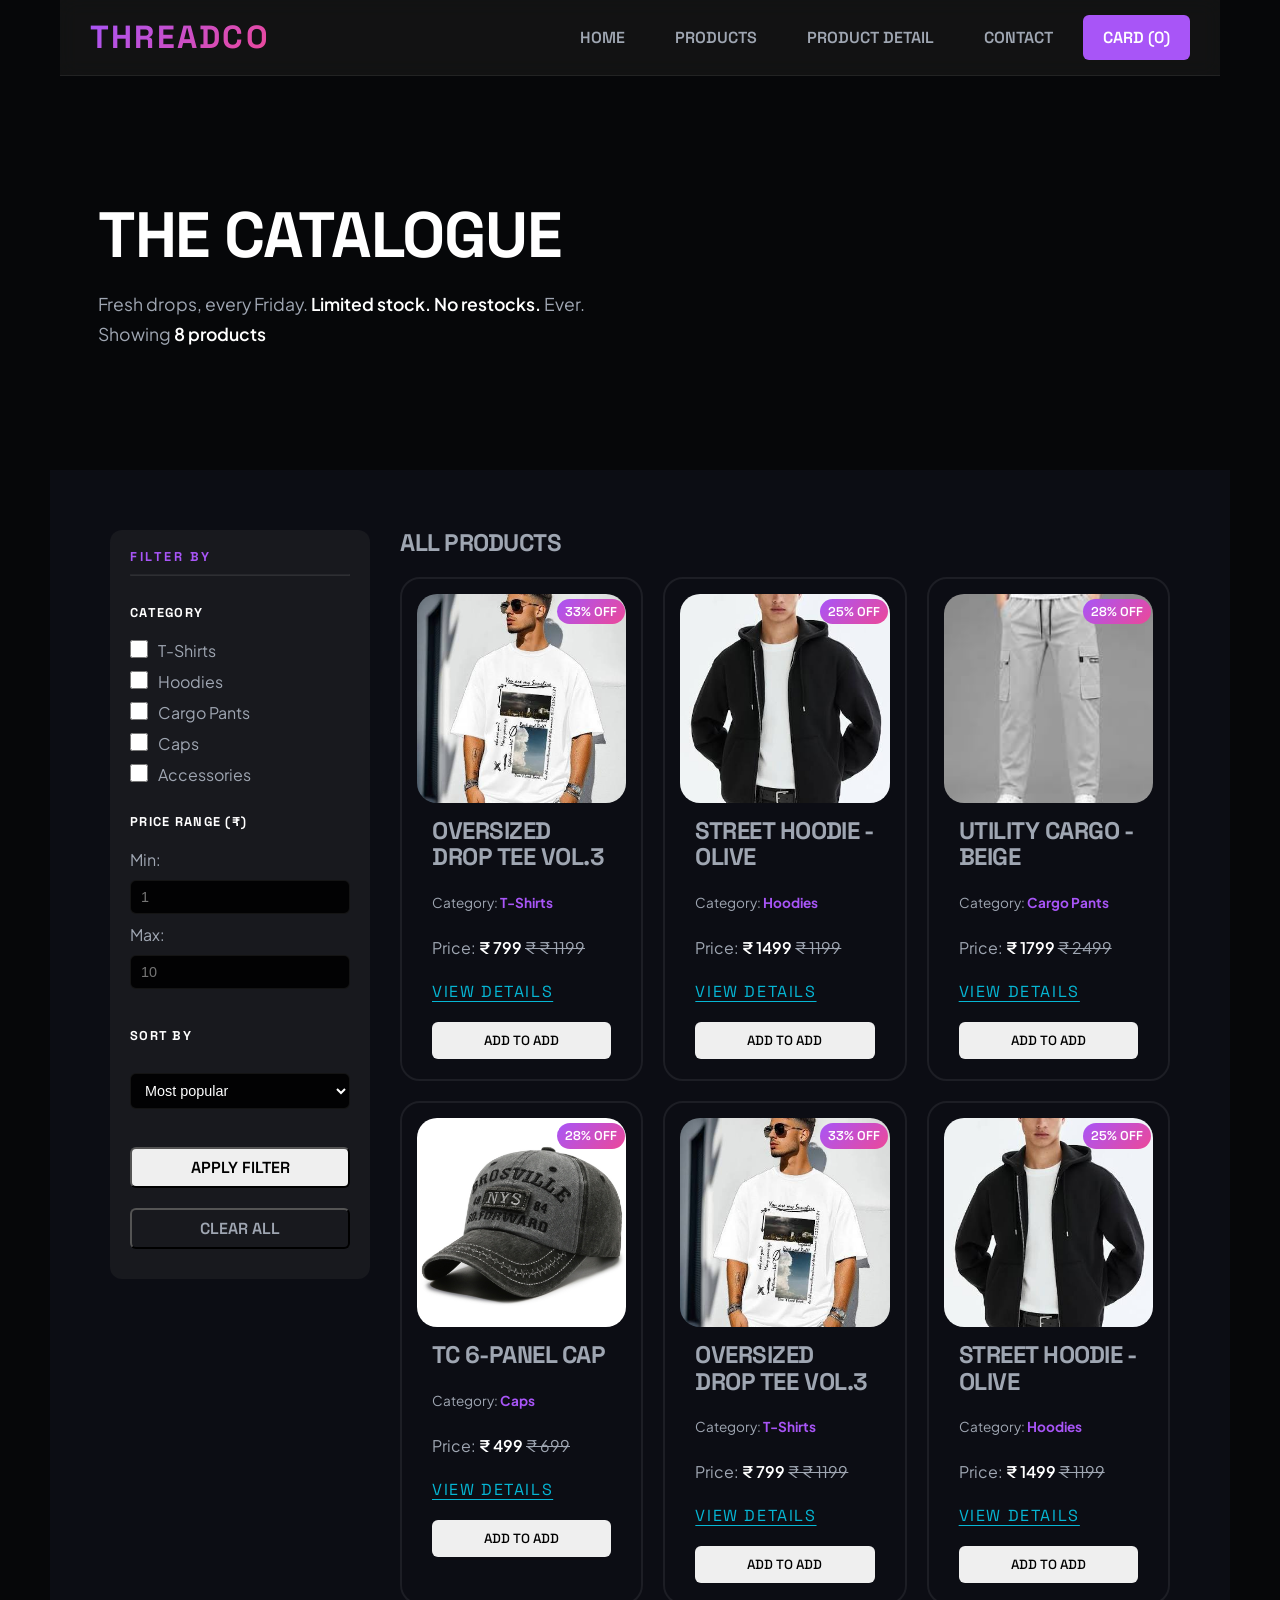
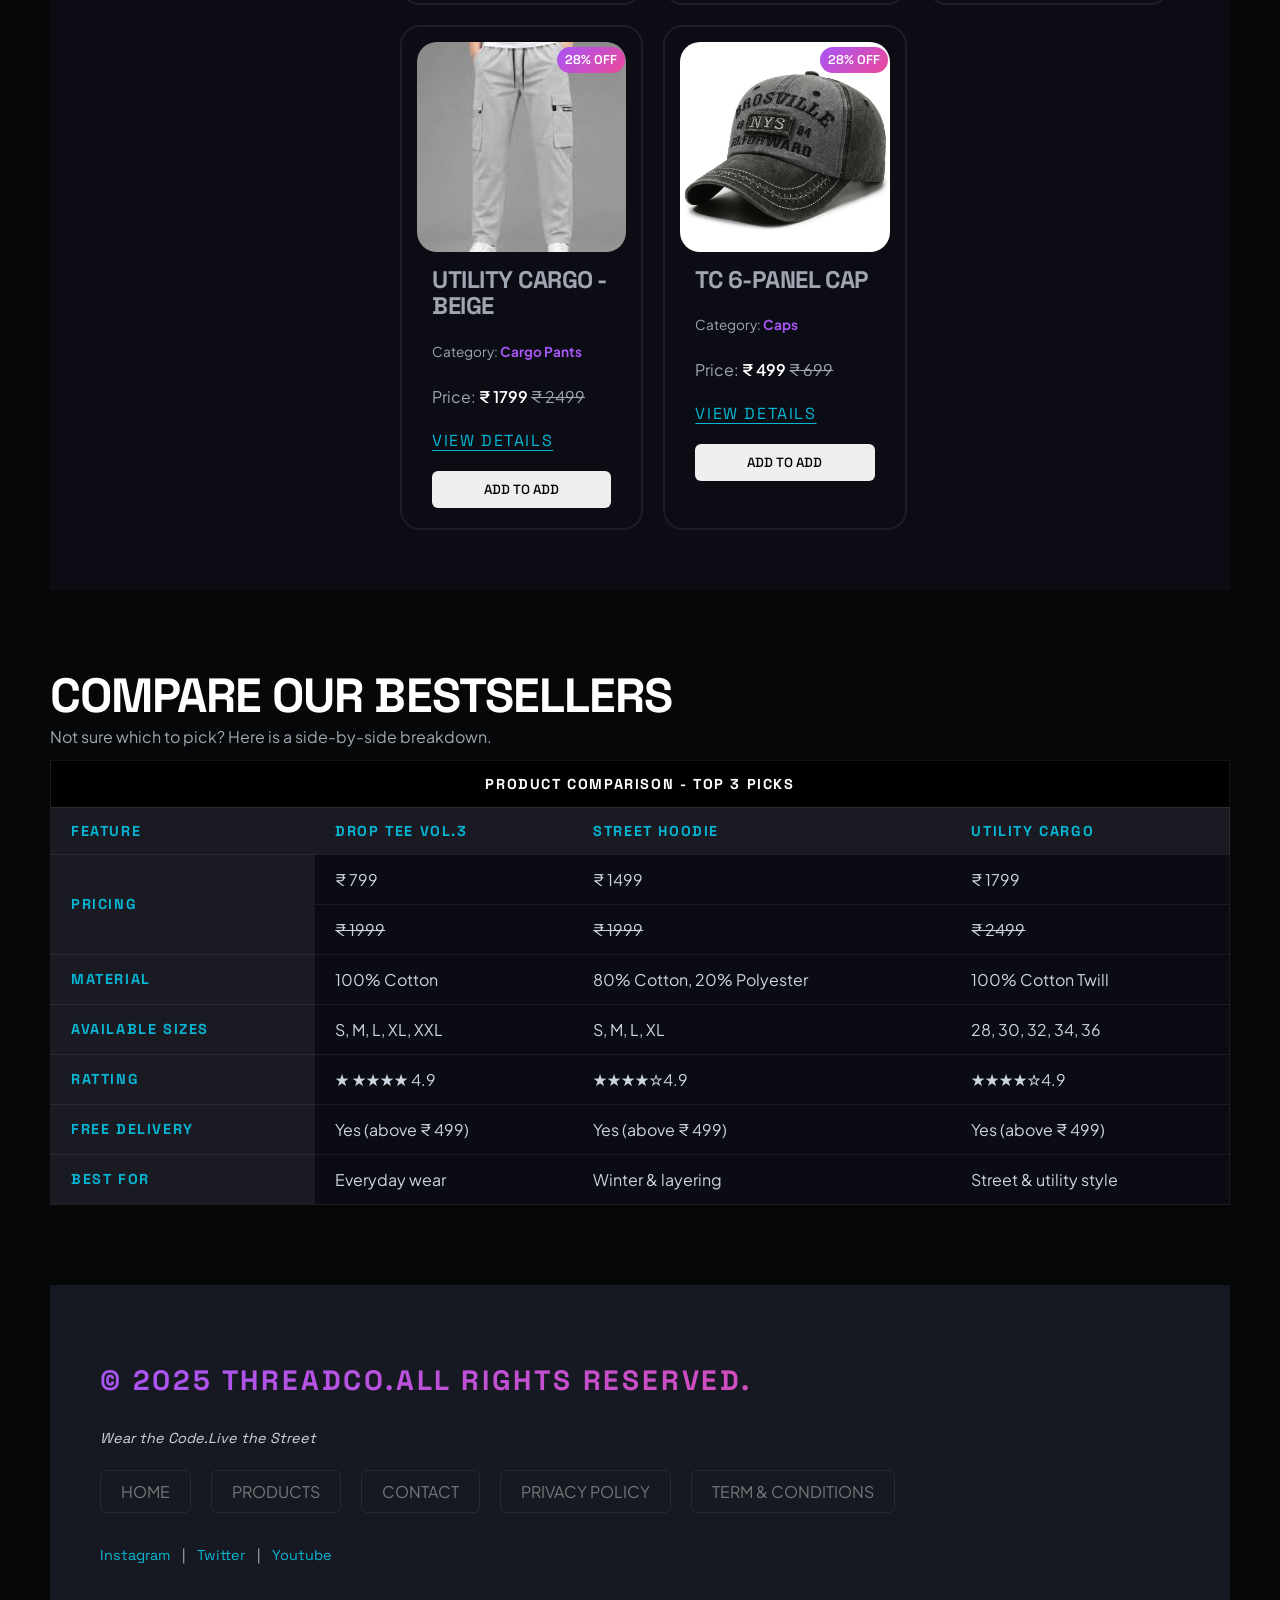
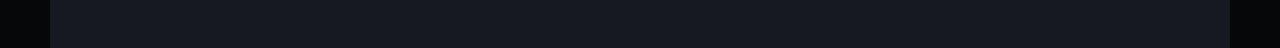
==== Products.html @ 29edbdd9 "practice" ====
<!DOCTYPE html>
<html lang="en">
<head>
    <meta charset="UTF-8">
    <meta name="viewport" content="width=device-width, initial-scale=1.0">
    <title>Document</title>
<style>
        table,td,th,tr {
border: 1px solid black;
border-collapse: collapse;
        }
    </style>
    <link rel="stylesheet" href="style.css">
</head>
<body>
     <header>
      <h1>  ThreadCo</h1>
      <!-- <p><em>Wear the code.Live the streat.</em></p> -->
      <nav>
<ul>
    <li><a href="index.html">Home</a></li>
    <li><a href="Products.html">Products</a></li>
    <li><a href="Product.html">Product Detail</a></li>
    <li><a href="Contact.html">Contact</a></li>
    <li><a href="#">card (0)</a></li>
</ul>
</nav>
</header>

    <main>
        <section id="Catalogue">
            <h2>The Catalogue</h2>
            <p>Fresh drops, every Friday.<strong> Limited stock. No restocks.</strong> Ever.</p>
            <p>Showing <strong> 8 products</strong></p>

        </section>

<div id="product-layout">
        <section id="sidebar">
        <h2>Filter By</h2>
        <hr>
        <h3>Category</h3>
        <ul>
            <li>
                <input type="checkbox" id="T-Shirts" name="Category" value="tshirts">
                <label for="T-Shirts1">T-Shirts</label>
            </li>
            <li>

                <input type="checkbox" id="hoodies" name="Category " value="hoodies">
                <label for="hoodies">Hoodies</label>
            </li>
            <li>

                <input type="checkbox" id="cargo" name="Category" value="cargo">
                <label for="T-Shirts3">Cargo Pants</label>
            </li>
            <li>

                <input type="checkbox" id="Caps" name="Category" value="caps">
                <label for="T-Shirts4">Caps</label>
            </li>
            <li>

                <input type="checkbox" id="accessories" name="Category" value="accessories">
                <label for="accessories">Accessories</label>
            </li>
        </ul>
        <h3>Price Range (&#8377)</h3>
        <label for="min">Min:</label>   
        <input type="number" name="min" id="min" min="0" placeholder="1">
        <br>
        <label for="max">Max:</label>
        <input type="number" name="max" id="max" max="10" placeholder="10">

<h3>Sort By</h3>
<select name="sort by" id="sort by">
<option value="">Most popular</option>
<option value="">Price: High to Low</option>
<option value="">Price: Low to High</option>
<option value="">Newest First</option>
</select>
  
<br><br>

    <button>Apply Filter</button>
    <button>Clear All</button>
    </section> 

   <section id="products" >
        <h3>All Products</h3>
        
        <div class="grid">
          <article>
            <figure>
              <img
                src="image/t shirt.jpg"
                alt="ThreadCo oversized Drop Tee vol.3 in Black"
              />
              <figcaption>Oversized Drop Tee Vol.3</figcaption>
            </figure>
            <h3>Oversized Drop Tee Vol.3</h3>
            <p>Category:<span> T-Shirts</span></p>
            <p>Price: <strong> &#8377; 799 </strong> <s> &#8377; ₹ 1199</s></p>
            <p><mark>33% OFF</mark></p>
            <a href="Product.html">View Details</a>
            <button type="button">Add to add</button>
          </article>
          <article>
            <figure>
              <img
                src="image/uddis.jpg"
                alt="ThreadCo Street Hoodie in Olive Green"
              />
              <figcaption>Street Hoodie - Olive</figcaption>
            </figure>
            <h3>Street Hoodie - Olive</h3>
            <p>Category: <span> Hoodies</span></p>
            <p>Price: <strong>&#8377; 1499 </strong> <s>&#8377; 1199</s></p>
            <p><mark>25% OFF</mark></p>
            <a href="Product.html">View Details</a>
            <button type="button">Add to add</button>
          </article>
          <article>
            <figure>
              <img src="image/images (1).jpg" alt="ThreadCo Cargo pants" />
              <figcaption>Utility Cargo - Beige</figcaption>
            </figure>
            <h3>Utility Cargo - Beige</h3>
            <p>Category: <span>Cargo Pants</span></p>
            <p>Price: <strong> &#8377; 1799 </strong> <s> &#8377; 2499</s></p>
            <p><mark>28% OFF</mark></p>
            <a href="Product.html">View Details</a>
            <button type="button">Add to add</button>
          </article>
          <article>
            <figure>
              <img src="image/4.jpg" alt="ThreadCo 6-panel Cap" />
              <figcaption>TC 6-panel Cap</figcaption>
            </figure>
            <h3>TC 6-panel Cap</h3>
            <p>Category: <span>Caps</span></p>
            <p>Price: <strong> &#8377; 499 </strong> <s>&#8377; 699</s></p>
            <p><mark>28% OFF</mark></p>
            <a href="Product.html">View Details</a>
            <button type="button">Add to add</button>
          </article>
          <article>
            <figure>
              <img
                src="image/t shirt.jpg"
                alt="ThreadCo oversized Drop Tee vol.3 in Black"
              />
              <figcaption>Oversized Drop Tee Vol.3</figcaption>
            </figure>
            <h3>Oversized Drop Tee Vol.3</h3>
            <p>Category:<span> T-Shirts</span></p>
            <p>Price: <strong> &#8377; 799 </strong> <s> &#8377; ₹ 1199</s></p>
            <p><mark>33% OFF</mark></p>
            <a href="Product.html">View Details</a>
            <button type="button">Add to add</button>
          </article>
          <article>
            <figure>
              <img
                src="image/uddis.jpg"
                alt="ThreadCo Street Hoodie in Olive Green"
              />
              <figcaption>Street Hoodie - Olive</figcaption>
            </figure>
            <h3>Street Hoodie - Olive</h3>
            <p>Category: <span> Hoodies</span></p>
            <p>Price: <strong>&#8377; 1499 </strong> <s>&#8377; 1199</s></p>
            <p><mark>25% OFF</mark></p>
            <a href="Product.html">View Details</a>
            <button type="button">Add to add</button>
          </article>
          <article>
            <figure>
              <img src="image/images (1).jpg" alt="ThreadCo Cargo pants" />
              <figcaption>Utility Cargo - Beige</figcaption>
            </figure>
            <h3>Utility Cargo - Beige</h3>
            <p>Category: <span>Cargo Pants</span></p>
            <p>Price: <strong> &#8377; 1799 </strong> <s> &#8377; 2499</s></p>
            <p><mark>28% OFF</mark></p>
            <a href="Product.html">View Details</a>
            <button type="button">Add to add</button>
          </article>
          <article>
            <figure>
              <img src="image/4.jpg" alt="ThreadCo 6-panel Cap" />
              <figcaption>TC 6-panel Cap</figcaption>
            </figure>
            <h3>TC 6-panel Cap</h3>
            <p>Category: <span>Caps</span></p>
            <p>Price: <strong> &#8377; 499 </strong> <s>&#8377; 699</s></p>
            <p><mark>28% OFF</mark></p>
            <a href="Product.html">View Details</a>
            <button type="button">Add to add</button>
          </article>
        </div>
      </section>
</div>

    <section class="best-sellers-campare" >
        <h2>Compare Our Bestsellers</h2>
        <p>Not sure which to pick? Here is a side-by-side breakdown.</p>
        <table>
            <tr>
                <th colspan="4">Product Comparison - Top 3 Picks</th>
            
            </tr>
            <tr>
                <th>Feature</th>
                <th>Drop Tee Vol.3</th>
                <th>Street Hoodie</th>
                <th>Utility Cargo</th>
            </tr>
            <tr>
                <th rowspan="2">Pricing</th>
                <td>&#8377; 799</td>
                <td>&#8377; 1499</td>
                <td>&#8377; 1799</td>
            </tr>
            <tr>
                
                <td> <s>&#8377; 1999</s></td>
                <td> <s>&#8377; 1999</s></td>
                <td> <s>&#8377; 2499</s></td>
            </tr>
            <tr>
                <th>Material	</th>
                <td>100% Cotton</td>
                <td>80% Cotton, 20% Polyester</td>
                <td>100% Cotton Twill</td>
            </tr>
            <tr>
                <th>Available Sizes</th>
                <td>S, M, L, XL, XXL</td>
                <td>S, M, L, XL</td>
                <td>28, 30, 32, 34, 36</td>
            </tr>
              <tr>
                <th>Ratting	</th>
                <td> &#9733; &#9733;&#9733;&#9733;&#9733; 4.9</td>
                <td> &#9733;&#9733;&#9733;&#9733;&#9734;4.9</td>
                <td>&#9733;&#9733;&#9733;&#9733;&#9734;4.9</td>
            </tr>
            <tr>
                <th>Free Delivery	</th>
                <td>Yes (above ₹ 499)</td>
                <td>Yes (above ₹ 499)</td>
                <td>Yes (above ₹ 499)</td>
            </tr>
            <tr>
                <th>Best For</th>
                <td>Everyday wear</td>
                <td>Winter &amp; layering</td>
                <td>Street &amp; utility style</td>
            </tr>
        </table>
    </section>

    </main>

   <footer id="footer">
      <h3>&copy; 2025 ThreadCo.All rights reserved.</h3>
      <p><em>Wear the Code.Live the Street</em></p>
      <nav>
        <ul>
          <li><a href="index.html">Home</a></li>
          <li><a href="Products.html">Products</a></li>
          <li><a href="Contact.html">Contact</a></li>
          <li><a href="Contact.html">Privacy Policy</a></li>
          <li><a href="#">Term &amp; Conditions</a></li>
        </ul>
      </nav>
      <p>
         <a href="https://Instagram.com" target="_blank">Instagram</a>
         &nbsp; |  &nbsp;
      <a href="https://Twitter.com" target="_blank">Twitter</a> 
             &nbsp; |  &nbsp;
      <a href="https://Youtube.com" target="_blank">Youtube</a>
      </p>
     
    </footer>
</body>
</html>
---- style.css ----
@import url('https://fonts.googleapis.com/css2?family=Plus+Jakarta+Sans:wght@300;400;500;600;700;800&family=Space+Grotesk:wght@400;500;600;700;800&display=swap');



*{
    box-sizing: border-box;
    margin: 0;
padding: 0;
}




:root {
 /* Brand Theme Colors */
 --color-primary:        #a855f7;
 --color-primary-glow:   rgba(168, 85, 247, 0.25);
 --color-secondary:      #ec4899;
 --color-secondary-glow: rgba(236, 72, 153, 0.25);
 --color-accent:         #06b6d4;


 /* Base & Layout Backgrounds */
 --color-bg-base:        #060709;
 --color-bg-section:     #0c0d14;
 --color-bg-footer:      #161922;
 --color-surface:        #11131a;
 --color-surface-muted:  #1e212f;


 /* Borders */
 --color-border:         rgba(255, 255, 255, 0.07);


 /* Typography Text Colors */
 --white:                #ffffff;
 --color-text-body:      #cbd5e1;
 --color-text-muted:     #9fa6b2;
  --font-display: 'Space Grotesk', sans-serif;
 --font-body:    'Plus Jakarta Sans', sans-serif;
 --radius-sm: 6px;
 --radius-md: 12px;
 --radius-lg: 20px;
 --shadow-sm: 0 4px 12px  rgba(0,0,0,0.5);
 --shadow-md: 0 12px 36px rgba(0,0,0,0.7);
 --shadow-lg: 0 24px 64px rgba(0,0,0,0.9);
  --gradient-accent: linear-gradient(135deg, var(--color-primary) 0%, var(--color-secondary) 100%);
 --gradient-secondary: linear-gradient(135deg, var(--color-accent) 0%, #3b82f6 100%);
}

html{
    font-size: 16px;
}



h1, h2, h3, h4, h5, h6 {
 font-family: var(--font-display);
 font-weight: 700;
 line-height: 1.1;
 letter-spacing: -0.02em;
 color: var(--white);
}


h1 { font-size: clamp(2.4rem, 6vw, 5rem); }
h2 { font-size: clamp(1.8rem, 4vw, 3rem); }
h3 { font-size: clamp(1.2rem, 2.5vw, 1.75rem); }
h4 { font-size: 1.125rem; font-weight: 600; }
p  { font-size: 1rem; line-height: 1.7; color: var(--color-text-muted); }


small { font-size: 0.8rem; color: var(--color-text-muted); }
strong { color: var(--white); font-weight: 600; }
em { color: var(--color-text-body); }

ul{
list-style: none;
}

a{
    color: black;
    text-decoration: none;
}



body{
    background-color: var(--color-bg-base);
    padding:0 50px ;
}

header{

    position: fixed;
    background-color:rgba(26, 26, 26, 0.65) ;
    display: flex;
    backdrop-filter: blur(10px) ;
    left:60px;
    right: 60px;
    border-bottom:  1px solid var(--color-border);
    justify-content: space-between;
    align-items: center;
    padding: 20px 30px;
    text-transform: uppercase;

}
header nav ul{
    display: flex;
    gap: 10px;
    
}

header h1{
    font-size:2rem ;
    letter-spacing: 0.07em ;
    background: var(--gradient-accent);
    background-clip: text;
    -webkit-background-clip: text;
    color: transparent;
    -webkit-text-fill-color:transparent ;
}
header nav a {
    /* display: inline-block; */
         font-family:var(--font-display)  ;
         color: var(--color-text-muted);
         padding: 12px 20px;
         border-radius: var(--radius-sm);
         font-weight: 600;
         text-wrap: nowrap;
}

header nav a:hover {
      background-color: rgba(65, 63, 63, 0.605);
      color: var(--white);
}
header nav li:last-child a{
    background-color: var(--color-primary);
color: white;
}


header nav li:last-child a:hover{
    background-color: var(--color-secondary);

}

main{
    /* padding-top: 80px ; */
    padding-top: 80px;
}

#hero{
    height: 90vh;
    display: flex;
    justify-content: space-between;
    align-items: center;
    padding: 50px 40px ;
}

.left-hero{
    display: flex;
    flex-direction: column;
    gap: 10px;
    max-width: 690px ;
}
.left-hero h2 {
    font-size: 5rem ;
    text-transform: uppercase;
}

#gradient-text{
    background: var(--gradient-accent);
    background-clip: text;
    -webkit-background-clip: text;
    color: transparent;
    -webkit-text-fill-color:transparent ;
}

#hero p {
    font-size: 1.3rem;
    font-family: var(--font-body);

}

#cta{
    display: flex;
gap: 20px;
margin-top: 20px;
}
#cta a {

    padding: 15px 30px;
    border-radius: var(--radius-sm);
    text-transform: uppercase;
    font-family: var(--font-display);
    font-weight: 700px;
    color: white;

}
.btn1{
    background: var(--gradient-accent);
    display: flex;
    justify-content: center;
    align-items: center;

.btn1:hover{
    /* background-color: var(--color-primary); */
    box-shadow: 0 8px 20px rgba(233, 71, 190, 0.506);
    background: linear-gradient(135deg,#a54ef7 0%,#f2459b 100%);
}
}
.btn2{

    border: 2px solid rgba(107, 107, 107, 0.915);

}

.btn2:hover{
    background-color: rgba(255,255,255,0.07);
    border-color: white
}

.right-hero{
    flex: 1;
    height: 500px;
    display: flex;
    justify-content: center;
    align-items: center;
    /* margin-right: 160px ; */
    position: relative;

}


.right-hero img {
height: 480px;
width: 360px;
border-radius: var(--radius-lg);
object-fit: cover;
z-index: 1;
box-shadow: var(--shadow-md);
animation: figure-animate 2s infinite alternate ;

}

@keyframes figure-animate{
0%{
    transform: translateY(0);
}
100%{
    transform: translateY(-30px);
}
}


.right-hero img:hover {
 border: 2px solid var(--color-primary);
box-shadow: var(--shadow-lg);


}
.glow{
    width: 400px;
    height: 400px;
position: absolute;
    border-radius: 50%;
    filter: blur(50px);
    /* opacity: 0.8; */
animation: orb-animate 6s infinite 1s alternate;
}
@keyframes orb-animate{
 0% {
    opacity: 0.3;
 }
 100% {
    opacity: 0.9;
 }
}
.orb1{
    top: 1%;
    left: 8%;
    background-color: var(--color-primary);
}





.orb2{
    bottom: 3%;
    right: 5%;

    background-color: var(--color-secondary);
}

#week-drop{
    background-color: #0C0D14;
    padding: 80px 60px;
}
#week-drop h2{
    text-transform: uppercase;

}
#week-drop > p {
    margin: 15px 0;
    font-family: var(--font-body);


}
.cards{
    display: flex;
    flex-wrap: nowrap;
    gap: 20px;
    margin-top: 40px;

}
.cards article , .grid article{
    flex: 1 1 260px;
    display: flex;
    flex-direction: column;
    padding: 10px;
  border-radius: var(--radius-lg);  
    border: 2px solid var(--color-border);
    overflow:hidden;
    transition: All 0.5s linear;

    
}
article{
    position: relative;
    transition: all 0.5s linear 0s  ;
}
figure{
    /* position: relative; */
    /* overflow: hidden; */
   aspect-ratio: 3/4; 
    padding: 5px;
    border-radius: var(--radius-lg);
    overflow: hidden;

}

  .grid article figure{
 aspect-ratio: 4/4; 
}
figcaption{
    display: none;
}
figure img{
width: 100%;
height: 100%;
object-fit: cover;
    border-radius: var(--radius-lg);
transition: all 0.2s linear 0s;
}


article h3{
    padding: 10px 20px 0 ;
    font-size: 1rem;
}
article p:first-of-type{
    padding: 0 20px ;
    font-family: var(--font-body);
    font-size: 0.85rem;

}
 article p span {
color: var(--color-primary);
font-weight: 700;
}
article p:nth-of-type(2){
padding: 20px 20px;
font-family: var(--font-body);
}

article p:nth-of-type(2)strong{
    font-family: var(--font-display);

}
article p:nth-of-type(2)s{
    margin-left: 10px;

}
article  p:nth-of-type(3) mark{
    background: var(--gradient-accent);
    padding: 2px 8px;
    border-radius: var(--radius-lg);
    color: var(--white);
    font-family: var(--font-display);
    position: absolute;
    font-weight: 600;
    top: 4%;
    right: 7%;
    font-size: 0.8rem;

}
article >a{
color: var(--color-accent);
text-decoration: underline;
text-transform: uppercase;
letter-spacing: 0.1em;
font-family: var(--font-display);
text-underline-offset: 4px;
padding: 0px 20px 10px;
}
article >a:hover{
color: var(--color-secondary);
}
article>button{
    margin: 10px 20px;
    padding: 10px 20px;
    border-radius: var(--radius-sm);
border: none;
text-transform: uppercase;
font-family: var(--font-display);
font-weight: 500;
}

article>button:hover{
    color: var(--white);
    background-color: var(--color-primary);
    cursor: pointer;
}
article:hover{
    border: 1px solid var(--color-primary);
    box-shadow: 0 10px 10px var(--color-primary-glow);
    transform: translateY(-10px);
}

article:hover > figure img{
transform: scale(1.1);
}


.best-sellers{
    padding:88px 50px ;
    
}
.best-sellers h2{
text-transform: uppercase;
margin-bottom: 15px;

}



.best-sellers table {
    width: 100%;

    
    border-radius: var(--radius-md);
overflow: hidden;
border-collapse: collapse;
}

th[colspan="5"] {
    background: var(--gradient-accent);
    padding: 14px 20;
    font-family: var(--font-display);
    letter-spacing: 0.1em;
    text-transform: uppercase;
    font-size: 1.1rem;
    text-align: center;
    color: white;

}

  th {
    padding: 14px 20px;
    text-align: left;
    background-color: rgba(234, 227, 227, 0.07);
font-family: var(--font-display);
text-transform: uppercase;
color: var(--color-text-muted);
letter-spacing: 0.1rem;
font-size: 0.9rem;
}
td{
   padding: 14px 20px;
   font-family: var(--font-body);
   color: var(--color-text-body);
   background-color: rgba(rgb(30, 30, 30),0.605);
   border-top: 1px solid var(--color-border); 

}
tr:hover td{
    background-color: rgba(234, 227, 227, 0.07) ;
}

 #best tr:hover td:first-child{
    color: var(--color-secondary);
}

#why-threadco{
    padding: 80px 50px;
    color: #cbd5e1;

}
#why-threadco h2{
    text-transform: uppercase;
    margin-bottom: 6px;


}

#why-threadco p{
font-family: var(--font-body);
margin-bottom: 5px;
}

#why-threadco ul{
    display: flex;
    flex-wrap:wrap ;
    gap: 20px;
    margin: 50px 0;
}

#why-threadco ul li{
    flex: 1 1 240px;
    background-color: var(--color-surface);
    padding: 24px;
    border-radius: var(--radius-md);
    border: 1px solid var(--color-border);
border-left: 6px solid var(--color-primary);
font-family: var(--font-body);
color: var(--color-text-muted);
font-size: 0.9rem;
}
 
#why-threadco ul li:hover{
   
border-left: 6px solid var(--color-accent);
}

#why-threadco ul li strong{
    
display: block;
font-family: var(--font-display);
margin-bottom: 10px;
font-size: 1.2rem;
}
 
 #why-threadco dl{
    margin: 10px;
    border-top: 1px solid var(--color-border);
    display: flex;
    flex-wrap: wrap;
    
    padding: 30px 0;
    gap: 10px;
 }
  #why-threadco dl section{
flex: 1 1 270px;
padding: 24px;
border: 1px solid var(--color-border);
border-radius: var(--radius-md);
 }
  #why-threadco dl section:hover{
    background-color: rgba(255, 255, 255, 0.07);
border: 1px solid var(--color-primary);
  }

#why-threadco dl dt{
   color: var(--color-accent);
    font-family: var(--color-display);
    margin-bottom: 10px;
    text-transform:uppercase;
 }


  #why-threadco dl dd{
    font-family: var(--font-body);
    color: var(--color-text-muted);
    font-size: 0.9rem;

    }
    #get-early{
        background-color: var(--color-surface);
        text-align: center;
        padding: 100px 30px;
    }
    #get-early h2{
        text-transform: uppercase;
        padding: 15px 0;
    }
    #get-early p{
        font-family: var(--font-body);
        padding: 20px 0;
        font-size: 1.1rem;
        max-width: 550px;
        margin: auto;

    }
     #get-early  form {
display: flex;
/* justify-content: center;| */
margin: auto;
border: 1px solid var(--color-border);
border-radius: var(--radius-md);
        max-width: 520px;
        overflow: hidden;


     }
          #get-early input[type="email"]{
flex: 1;
padding: 14px 30px;
background: transparent;
border: none;
outline: none;
color: white;
font-family: var(--font-body);
font-size: 1.2rem;
background-color: rgb(56, 53, 53);


     }

            #get-early input[type="email"]::placeholder{
font-size: 1.2rem;
}

            #get-early form button{
font-family: var(--font-display);
letter-spacing: 0.2em;
background: var(--gradient-accent);
text-transform: uppercase;
padding: 14px 30px;
color: white;
font-weight: 700;
   border: none;      
   }

    #get-early small{
        font-family: var(--font-body);
        padding: 8px 0;
    }

   #footer{
    background-color: var(--color-bg-footer);
    padding: 80px 50px;
    
   }

   #footer h3{
    text-transform: uppercase;
    background: var(--gradient-accent);
    background-clip: text;
    -webkit-background-clip: text;
    color: transparent;
    -webkit-text-fill-color: transparent;
    letter-spacing: 0.1em;
    margin-bottom: 10px;
   }

   #footer p{
    font-size: 1.2rem;
    font-family: var(--font-display);
   }

   #footer nav ul{
    display: flex;
    gap: 20px;
    margin: 20px 0;
   }
    #footer nav ul li{
        
        border: 1px solid var(--color-border);
        border-radius:  var(--radius-sm);
        padding: 10px 20px;
        text-transform: uppercase;
        font-family: var(--font-body);
    }

     #footer nav ul li a{
        color: #757677;
     }

     #footer nav ul li:hover{
border: 1px solid var(--color-primary);
     }

     #footer p {
        margin-top: 30px;
        font-size:0.9rem;
        
     }
       #footer p a{
        color: var(--color-accent);
       }

         #footer p a:hover{
            color: var(--color-secondary);
         }

         #Catalogue {
           padding: 120px 48px; 
         }

         #Catalogue h2 {
         text-transform: uppercase;
         font-size: 4rem;
         padding-bottom:20px; 

         }  

           #Catalogue p{
            font-family: var(--font-body);
            font-size: 1.1rem;
           }

          #product-layout{
            display: grid;
            gap: 30px;
            grid-template-columns: 260px 1fr;
            background-color:var(--color-bg-section) ;
            padding: 60px;
            position: relative;
            align-items: start;

          }
          #sidebar{
            background-color: rgba(75, 75, 75, 0.189);
            border-radius: var(--radius-md);
            position: static;
            padding: 20px;
            height: auto;
            top: 100px;
            /* font-size: ; */
          }
              #sidebar h2{
                text-transform: uppercase;
                color: var(--color-primary);
                font-size:0.8rem ;
                letter-spacing: 0.2em;
                /* text-decoration: underline; */
                /* text-underline-offset: 5px; */
                padding-bottom: 10px;
              }

         .grid {
            display: grid;
            grid-template-columns:repeat(auto-fill, minmax(240px,1fr)) ;
            gap: 20px;
          }
          
         #sidebar hr{
opacity: 0.1;
height: 0.5px;
          }
              #sidebar h3{
                padding-top:30px ;
                padding-bottom: 20px;
                text-transform: uppercase;
                font-size: 0.8rem;
                letter-spacing:.1em ;
              }
#sidebar ul{
display: flex;
flex-direction: column;
gap: 10px;
columns: var(--color-text-muted);
font-family: var(--font-body);
}
#sidebar input[type="checkbox"]{
accent-color:var(--color-primary) ;
/* background: transparent; */
width: 18px;
height: 18px;
    cursor: pointer;

}
#sidebar label{
cursor: pointer;
columns: var(--color-text-muted);
font-family: var(--font-body);
color: #9fa6b2;
}

#sidebar ul li{
    display: flex;
    gap: 10px;
}
#sidebar input[type="number"]{
margin: 10px 0;
width: 100%;
padding: 8px 10px ;
background-color:rgba(0,0,0,0.9) ;
border: 1px solid var(--color-border);
border-radius: var(--radius-sm);
outline: none;
color: white;
font-size: 0.9rem;

}

#sidebar input[type="number"]:focus{
border-color: var(--color-primary);

}
#sidebar select{
    margin: 10px 0;
width: 100%;
padding: 8px 10px ;
background-color:rgba(0,0,0,0.9) ;
border: 1px solid var(--color-border);
border-radius: var(--radius-sm);
outline: none;
color: white;
font-size: 0.9rem
}

#sidebar  button{
text-transform: uppercase;
margin: 10px 0;
width: 100%;
padding: 8px 10px ;
border-radius: 1px solid var(--color-border) ;
border-radius: var(--radius-sm);
font-size: 1rem;
font-family: var(--font-display);
font-weight: 600;
cursor: pointer;
}
#sidebar button:nth-of-type(2){
background-color: transparent;
color: var(--color-text-muted);
}

#products h3{
    text-transform: uppercase;
    color: var(--color-text-muted);
    font-size: 1.5rem;
    padding-bottom: 20px;
    
}
.best-sellers-campare p {
font-size: 1rem;
font-family: var(--font-body);
margin-bottom: 10px;
}


.best-sellers-campare table {
margin-bottom: 80px ;
    width: 100%;
    border-collapse: collapse;
    background-color: #0a0b13;
    
}

.best-sellers-campare table tr:first-child th {
background-color:black ;
text-align: center;
color: white;

}
.best-sellers-campare table tr th ,.best-sellers-campare table tr td  {
/* border-collapse: collapse; */
border: none;
}
.best-sellers-campare h2{
      text-transform: uppercase;
      padding-top: 80px  ;
}
.best-sellers-campare table tr th{
    
    color: var(--color-accent);
}
 .best-sellers-campare table tr {
    border: 1px solid var(--color-border);
    
}
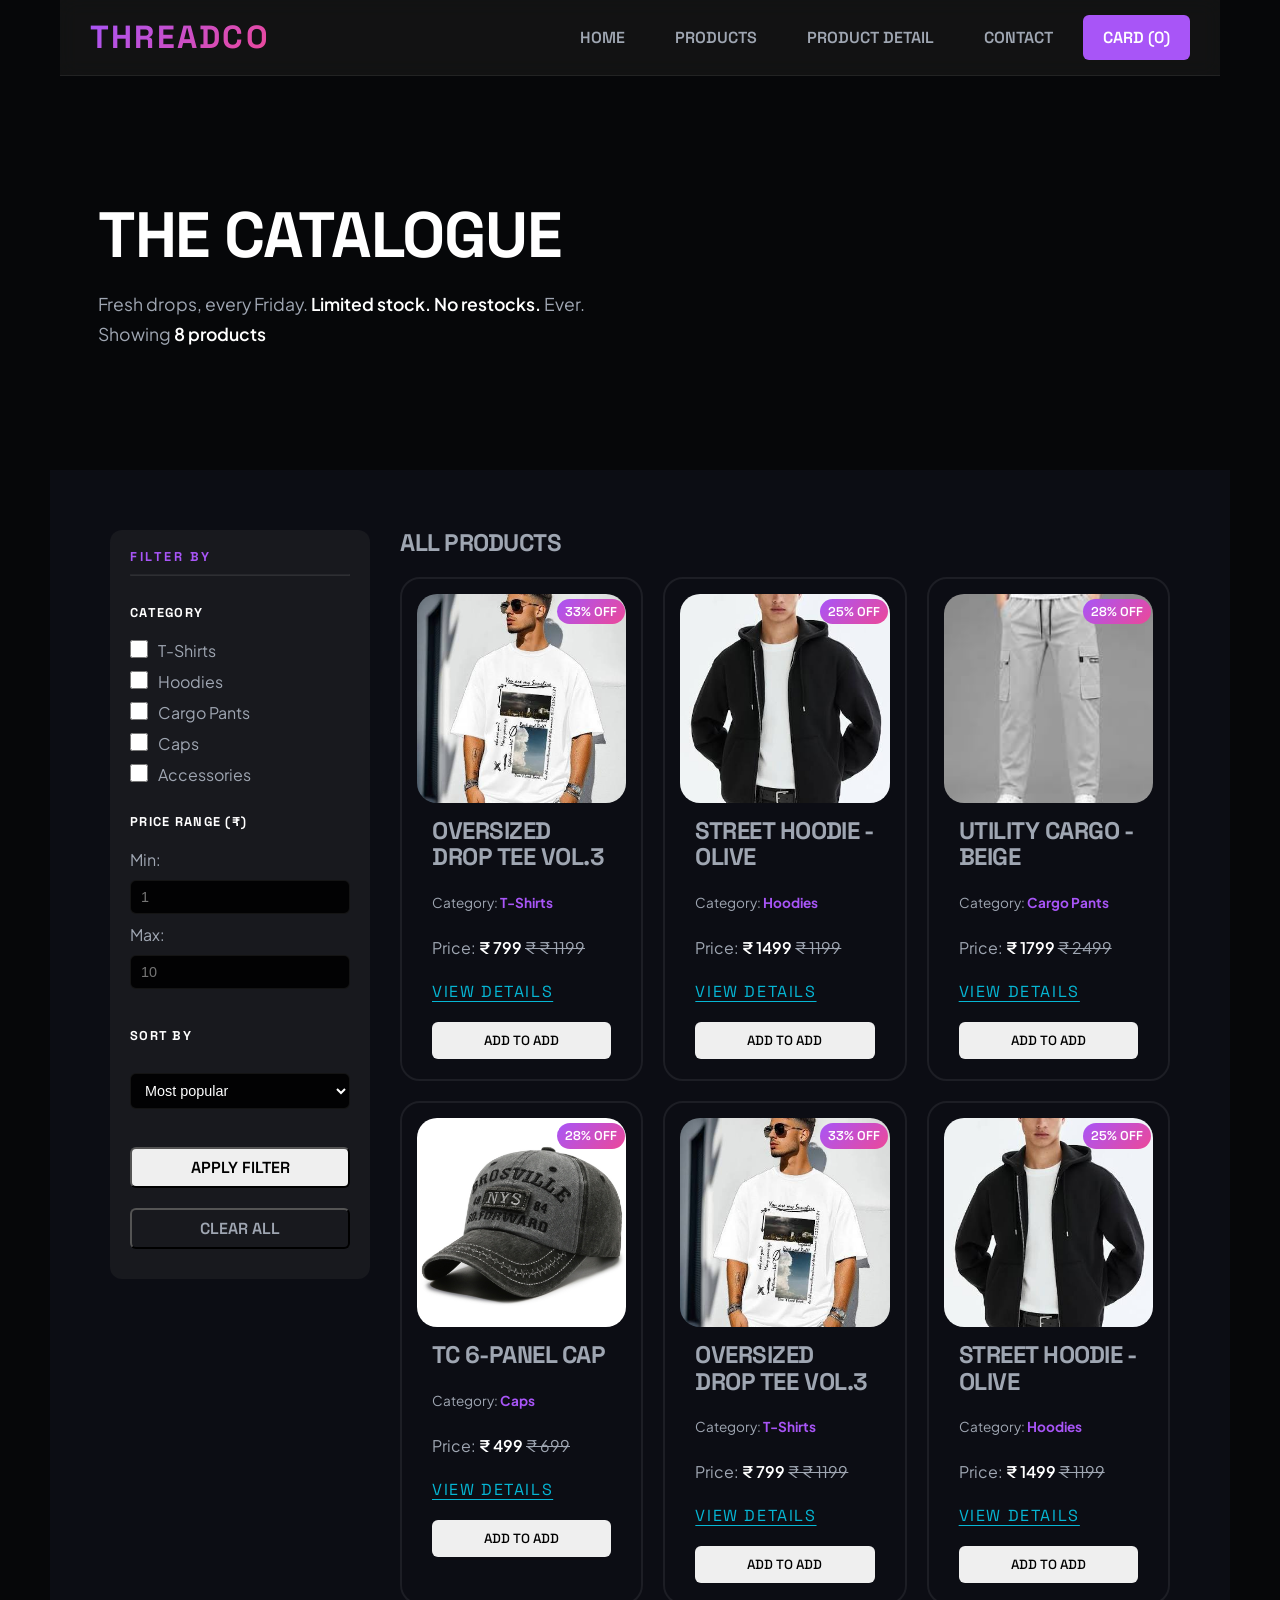
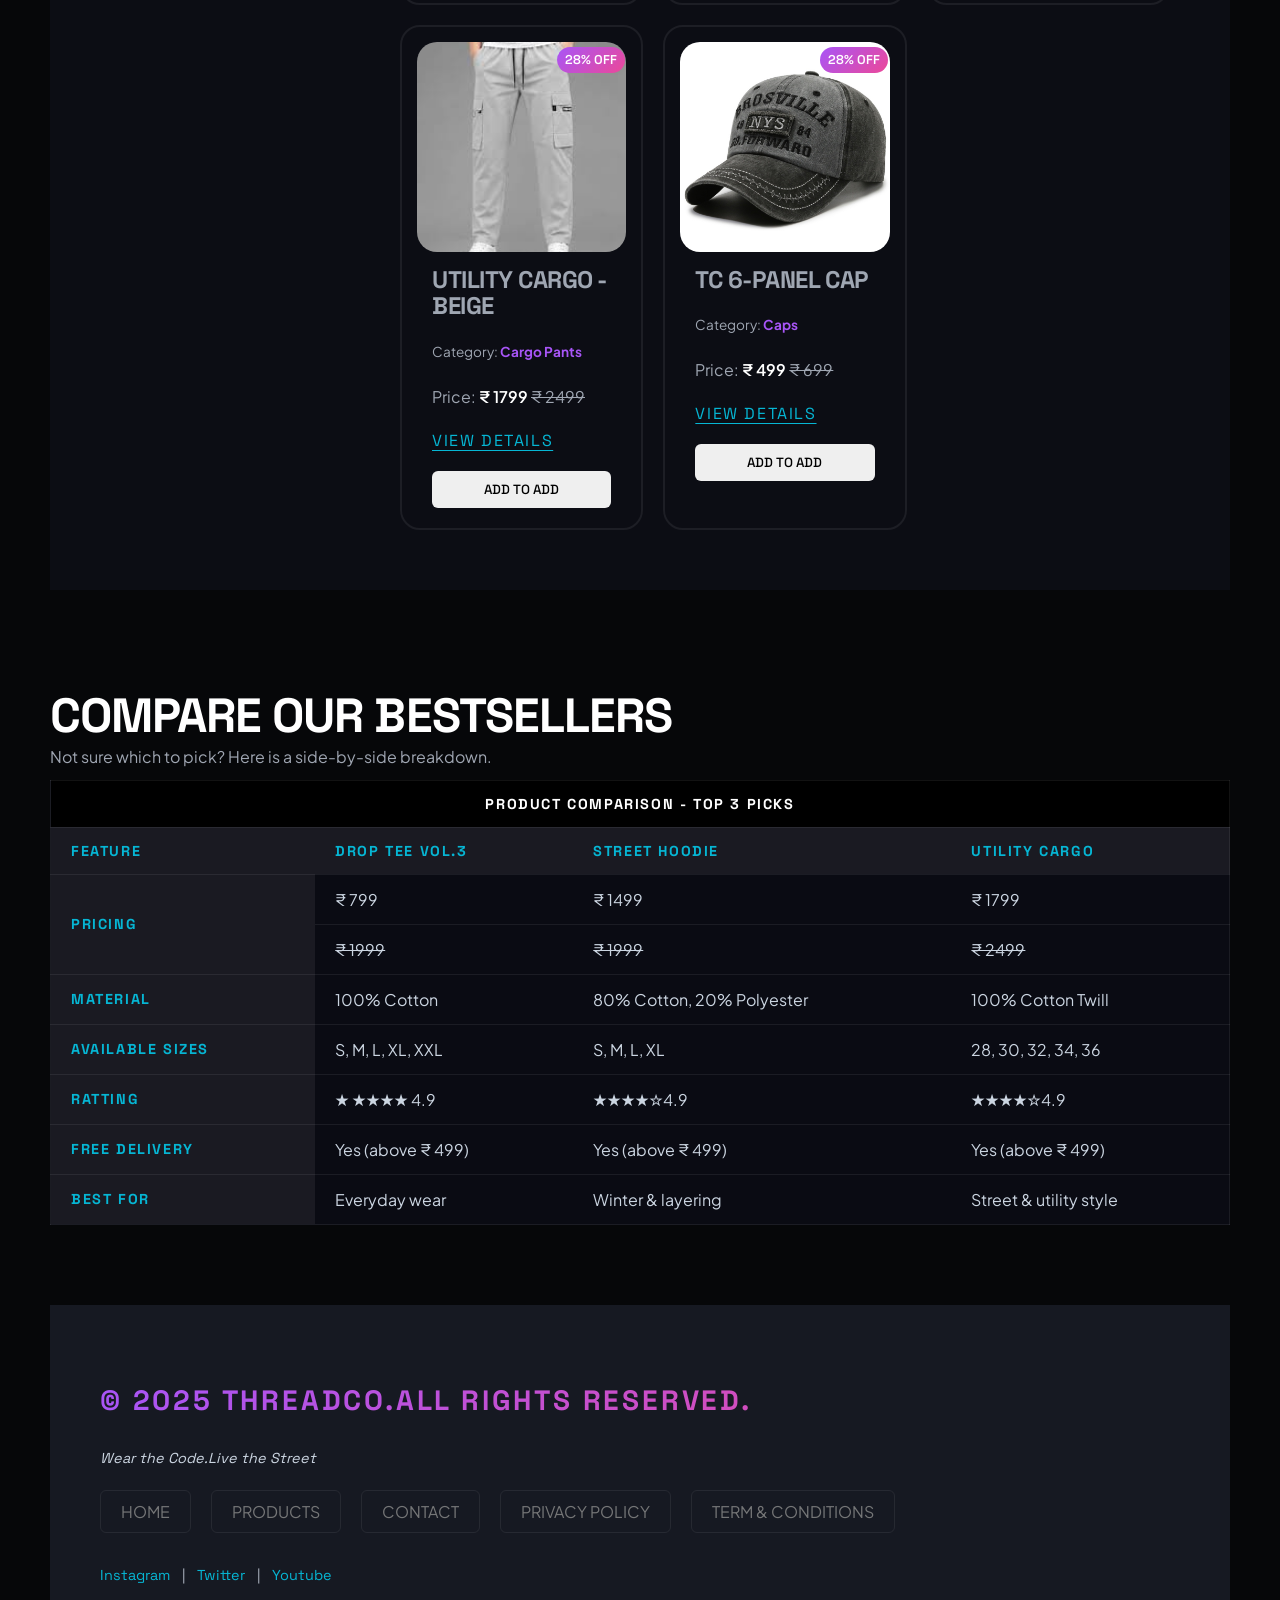
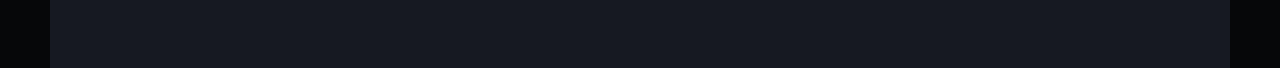
==== commit fea22ba4: "edit" ====
--- a/Products.html
+++ b/Products.html
@@ -95,6 +95,7 @@
             <figure>
               <img
                 src="image/t shirt.jpg"
+                
                 alt="ThreadCo oversized Drop Tee vol.3 in Black"
               />
               <figcaption>Oversized Drop Tee Vol.3</figcaption>
--- a/style.css
+++ b/style.css
@@ -444,7 +444,9 @@
 
 }
 
-
+.best-sellers table tr{
+    border: 1px solid var(--color-border);
+}
 
 .best-sellers table {
     width: 100%;
@@ -863,7 +865,7 @@
 }
 .best-sellers-campare h2{
       text-transform: uppercase;
-      padding-top: 80px  ;
+      padding-top: 100px  ;
 }
 .best-sellers-campare table tr th{
     
@@ -873,3 +875,24 @@
     border: 1px solid var(--color-border);
     
 }
+
+nav[aria-label="breadcrump"]{
+    display: inline-block;
+    padding: 15px 30px;
+    color: var(--color-text-muted);
+    font-family: var(--font-body);
+    font-size: .8rem;
+}
+nav[aria-label="breadcrump"] a{
+display: inline-block;
+padding: 0 30px;
+color: var(--color-primary);
+
+}
+nav[aria-label="breadcrump"] a:hover{
+
+color: var(--color-secondary);
+
+}
+
+
